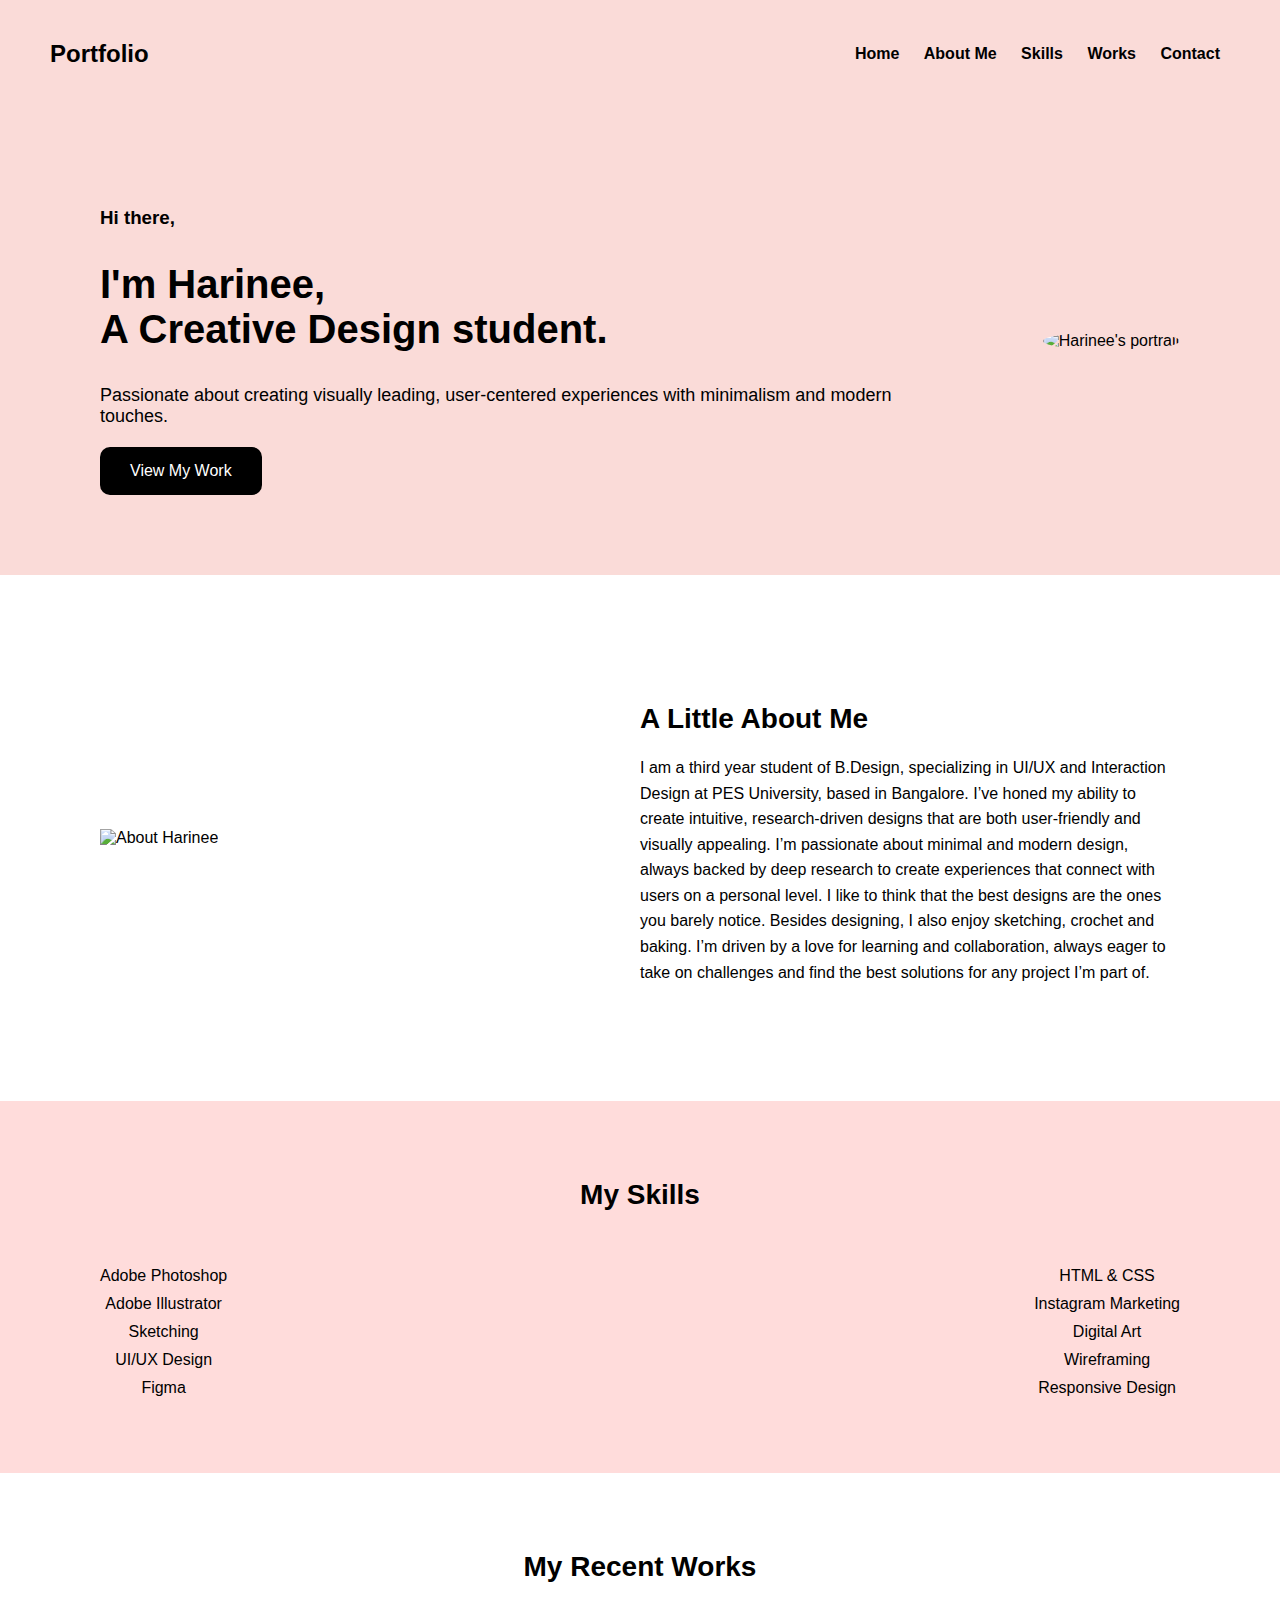
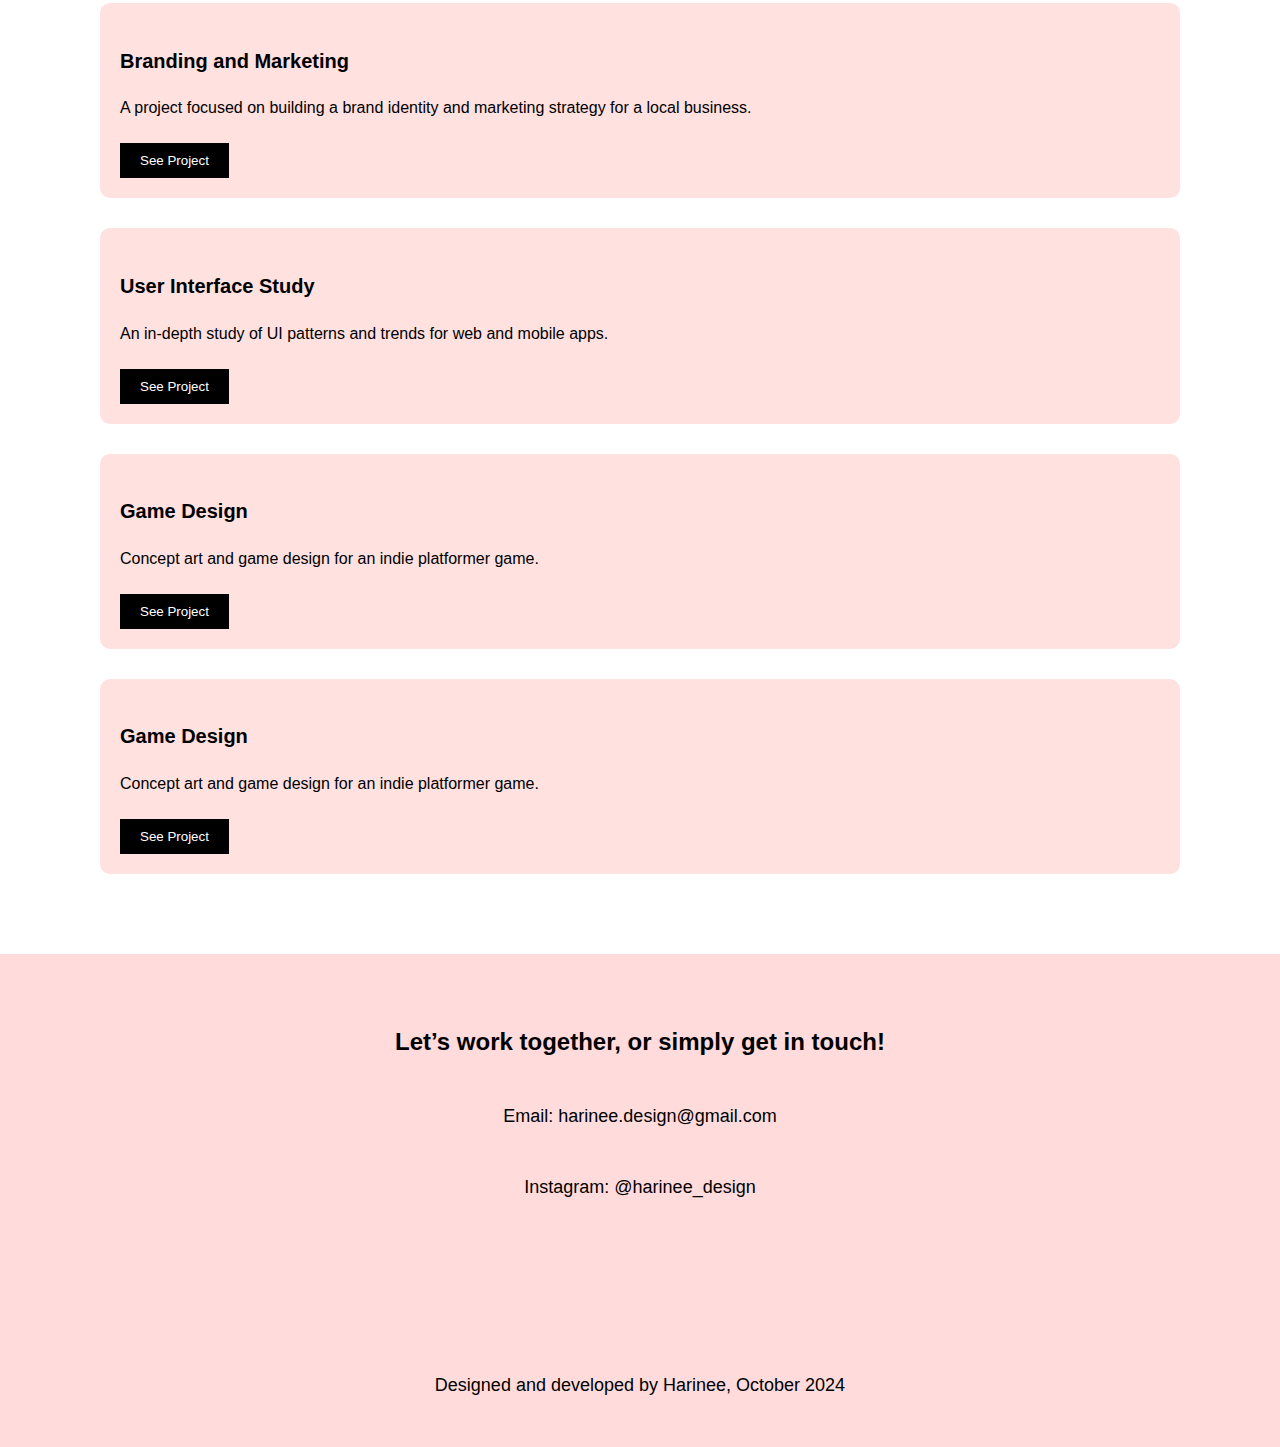
==== index.html @ 17303a18 "init website index with style.css link" ====
<!DOCTYPE html>
<html lang="en">
<head>
    <meta charset="UTF-8">
    <meta name="viewport" content="width=device-width, initial-scale=1.0">
    <title>Harinee's Portfolio</title>
    <link rel="stylesheet" href="style.css">
    
</head>
<body>

    <!-- Header -->
    <header>
        <h2>Portfolio</h2>
        <nav>
            <a href="#home">Home</a>
            <a href="#about">About Me</a>
            <a href="#skills">Skills</a>
            <a href="#works">Works</a>
            <a href="#contact">Contact</a>
        </nav>
    </header>

    <!-- Home Section -->
    <section id="home" class="home">
        <div class="home-content">
            <h3 class = "text-box">Hi there, </h3>
            <h2>I'm Harinee, <br>A Creative Design student.</h2>
            <p>Passionate about creating visually leading, user-centered experiences with minimalism and modern touches.</p>
            <button>View My Work</button>
        </div>
        <img src="https://via.placeholder.com/300" alt="Harinee's portrait">
    </section>

    <!-- About Me Section -->
    <section id="about" class="about">
        <img src="Group 21.png" alt="About Harinee">
        <div class="about-text">
            <h3>A Little About Me</h3>
            <p>I am a third year student of B.Design, specializing in UI/UX and Interaction Design at PES University, based in Bangalore. I’ve honed my ability to create intuitive, research-driven designs that are both user-friendly and visually appealing. I’m passionate about minimal and modern design, always backed by deep research to create experiences that connect with users on a personal level. I like to think that the best designs are the ones you barely notice.
                Besides designing, I also enjoy sketching, crochet and baking. I’m driven by a love for learning and collaboration, always eager to take on challenges and find the best solutions for any project I’m part of.</p>
        </div>
    </section>

    <!-- Skills Section -->
    <section id="skills" class="skills">
        <h3>My Skills</h3>
        <div class="skills-container">
            <ul class="skills-category">
                <li>Adobe Photoshop</li>
                <li>Adobe Illustrator</li>
                <li>Sketching</li>
                <li>UI/UX Design</li>
                <li>Figma</li>
            </ul>
            <ul class="skills-category">
                <li>HTML & CSS</li>
                <li>Instagram Marketing</li>
                <li>Digital Art</li>
                <li>Wireframing</li>
                <li>Responsive Design</li>
            </ul>
        </div>
    </section>

    <!-- Works Section -->
    <section id="works" class="works">
        <h3>My Recent Works</h3>
        <div class="work-item">
            <h4>Branding and Marketing</h4>
            <p>A project focused on building a brand identity and marketing strategy for a local business.</p>
            <button>See Project</button>
        </div>
        <div class="work-item">
            <h4>User Interface Study</h4>
            <p>An in-depth study of UI patterns and trends for web and mobile apps.</p>
            <button>See Project</button>
        </div>
        <div class="work-item">
            <h4>Game Design</h4>
            <p>Concept art and game design for an indie platformer game.</p>
            <button>See Project</button>
        </div>
    </div>
    <div class="work-item">
        <h4>Game Design</h4>
        <p>Concept art and game design for an indie platformer game.</p>
        <button>See Project</button>
    </div>
    </section>

    <!-- Contact Section -->
    <section id="contact" class="contact">
        <h3>Let’s work together, or simply get in touch!</h3>
        <p>Email: harinee.design@gmail.com</p>
        <p>Instagram: @harinee_design</p>
        <br>
        <br>
        <br>
        <br>
        <br>
        <br>
        <br>
        <p>Designed and developed by Harinee, October 2024</p>
    </section>

</body>
</html>
---- style.css ----
body {
    font-family: Arial, sans-serif;
    margin: 0;
    padding: 0;
    box-sizing: border-box;
    background-color: #ffffff;
}

header {
    background-color: #FADBD8;
    padding: 20px 50px;
    display: flex;
    justify-content: space-between;
    align-items: center;
}

header h1 {
    font-size: 24px;
    margin: 0;
}

nav a {
    text-decoration: none;
    color: black;
    margin: 0 10px;
    font-weight: bold;
}

section {
    padding: 50px 100px;
}

/* Home Section */
.home {
    display: flex;
    justify-content: space-between;
    align-items: center;
    background-color: #FADBD8;
    padding: 80px 100px;
}

.home-content {
    max-width: 80%;
}



.home-content h2 {
    font-size: 40px;
    font-weight: bold;
}

.home-content p {
    font-size: 18px;
    margin: 20px 0;
}

.home-content button {
    background-color: black;
    color: white;
    padding: 15px 30px;
    border: none;
    border-radius: 10px;
    cursor: pointer;
    font-size: 16px;
}

.home img {
    max-width: 350px;
    border-radius: 50%;
}

/* About Me Section */
.about {
    display: flex;
    justify-content: space-between;
    align-items: center;
    margin-top: 50px;
    margin-bottom: 50px;
}

.about img {
    max-width: 450px;
}

.about-text {
    max-width: 50%;
}

.about-text h3 {
    font-size: 28px;
    margin-bottom: 20px;
    font-weight: bold;
}

.about-text p {
    font-size: 16px;
    line-height: 1.6;
}

/* Skills Section */
.skills {
    background-color: #FFDCDB;
    text-align: center;
    padding: 50px 100px;
}

.skills h3 {
    font-size: 28px;
    margin-bottom: 20px;
}

.skills-container {
    display: flex;
    justify-content: space-between;
    margin-top: 30px;
}

.skills-category {
    list-style: none;
    padding: 0;
    font-size: 16px;
}

.skills-category li {
    margin: 10px 0;
}

/* Works Section */
.works {
    text-align: center;
    padding: 50px 100px;
}

.works h3 {
    font-size: 28px;
    margin-bottom: 20px;
}

.work-item {
    background-color: #ffdcdbdc;
    margin-bottom: 30px;
    padding: 20px;
    border-radius: 10px;
    text-align: left;
}

.work-item h4 {
    font-size: 20px;
    font-weight: bold;
}

.work-item button {
    background-color: black;
    color: white;
    padding: 10px 20px;
    border: none;
    cursor: pointer;
    margin-top: 10px;
}

/* Contact Section */
.contact {
    background-color: #FFDCDB;
    text-align: center;
    padding: 50px 100px;
}

.contact h3 {
    font-size: 24px;
    margin-bottom: 20px;
}

.contact p {
    font-size: 18px;

    background-color: #FFDCDB;
    text-align: center;
    margin-top: 50px;
    margin-bottom: 1px;
}
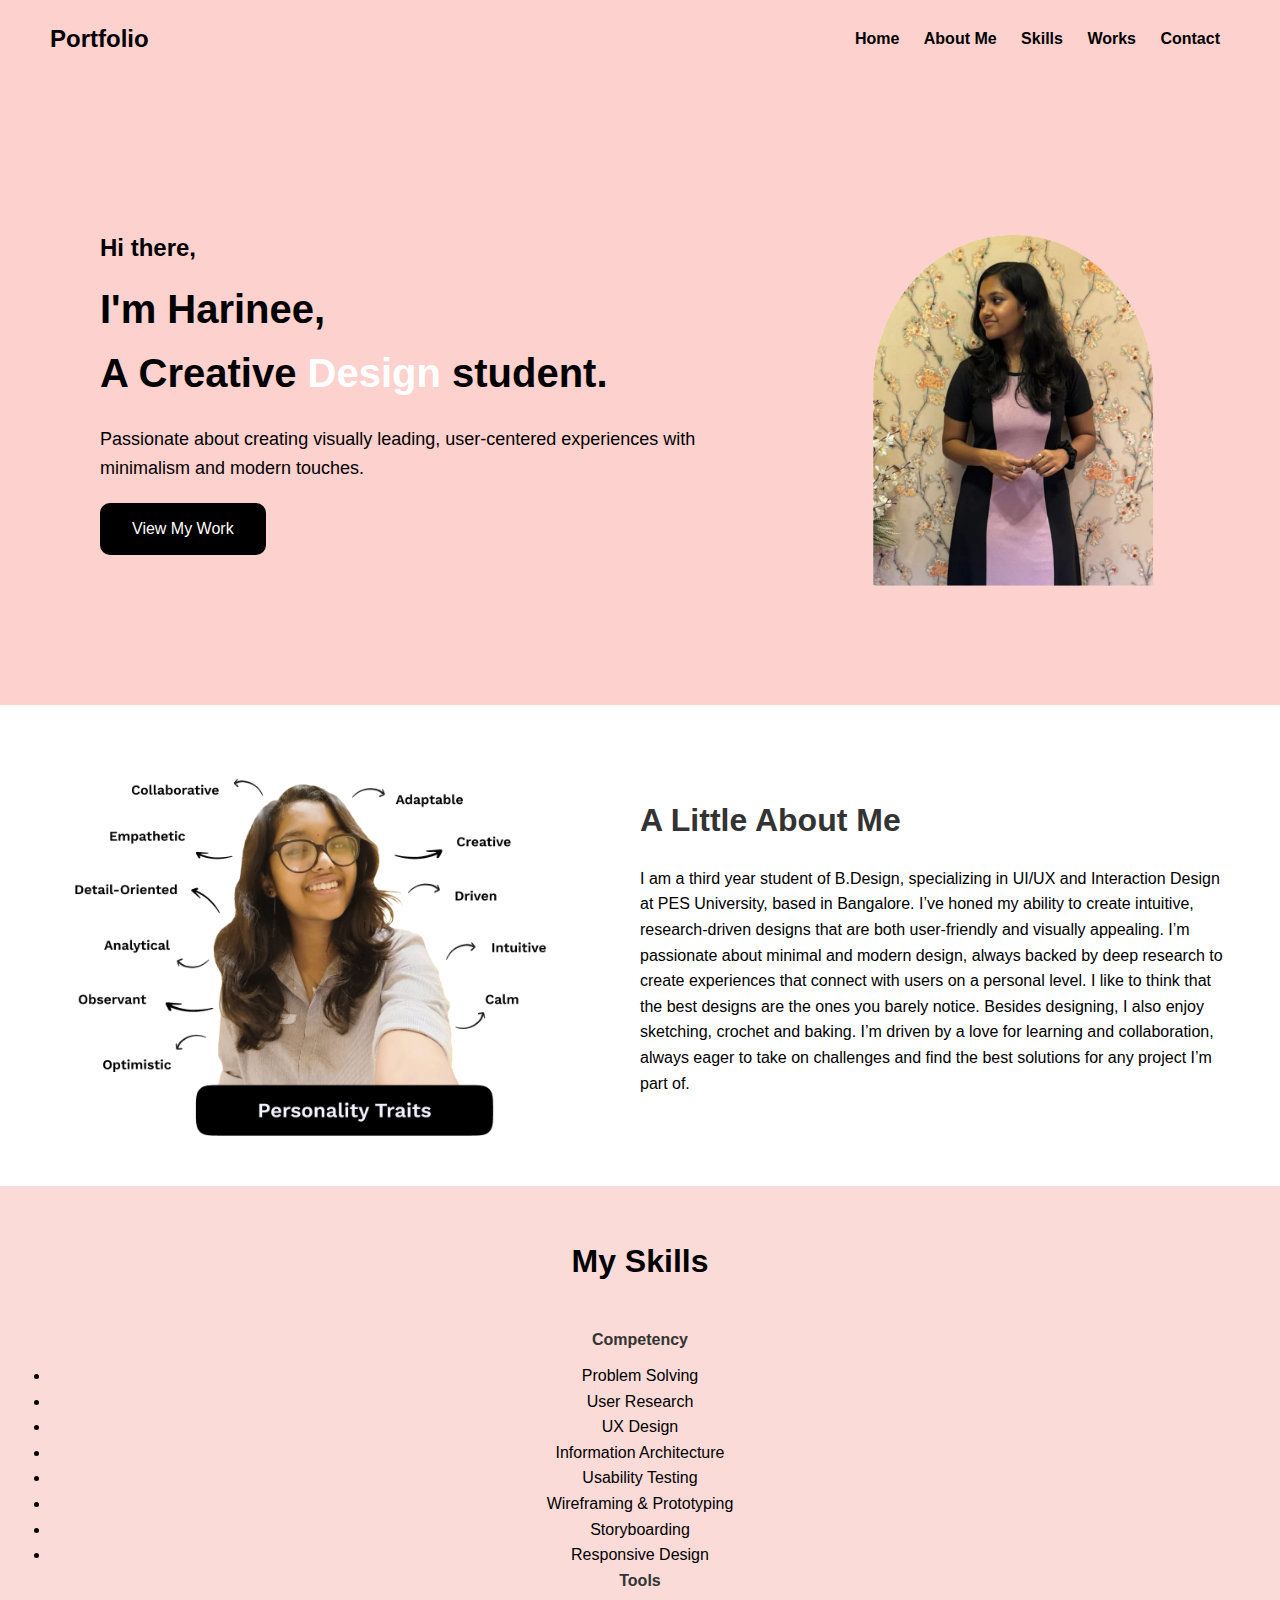
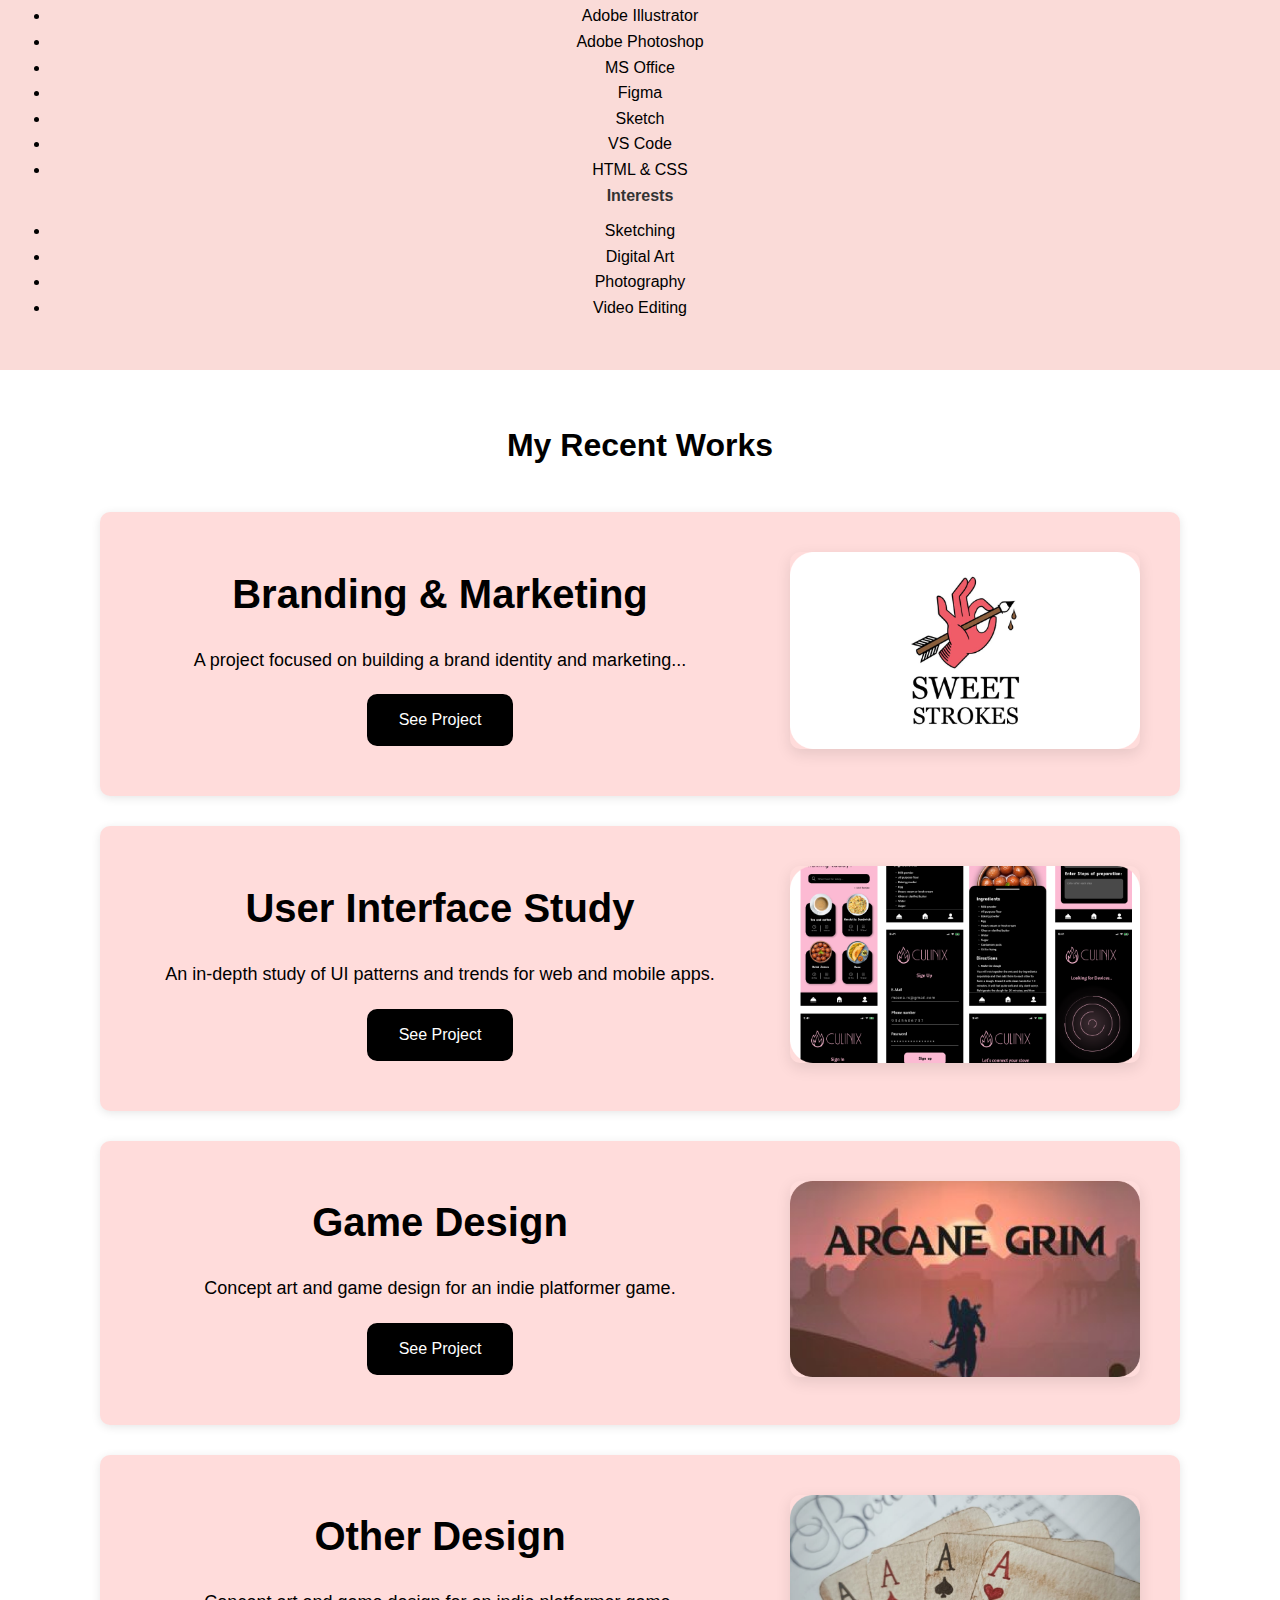
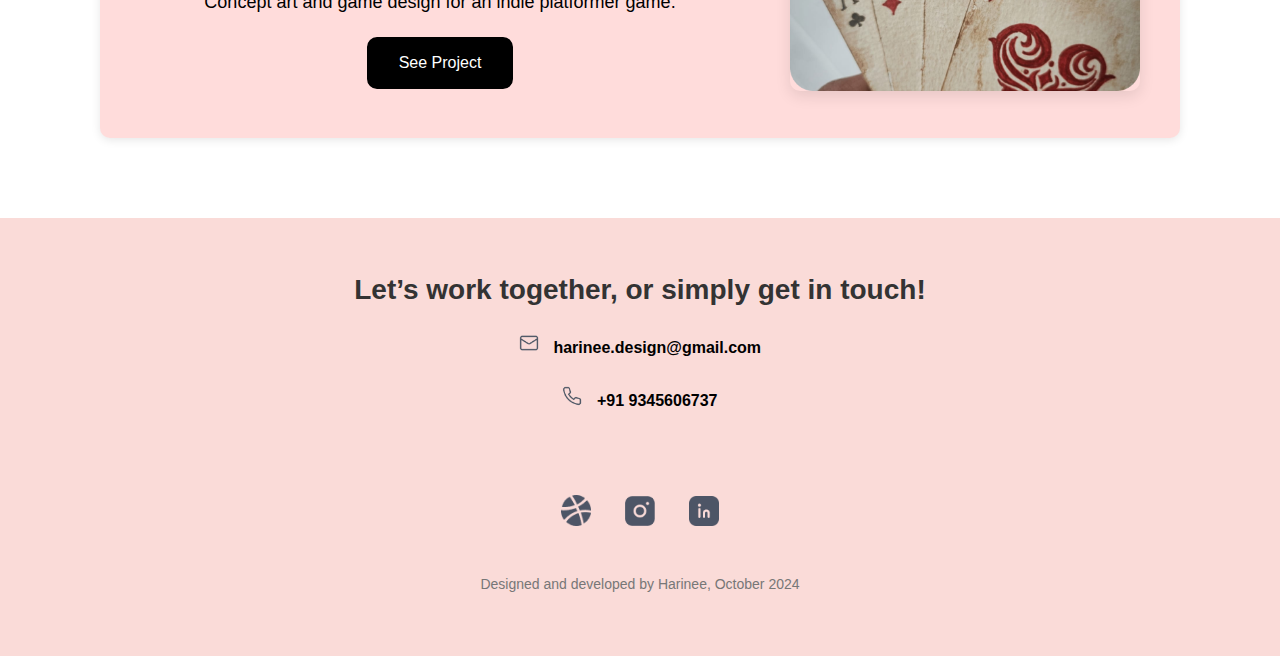
==== commit 88a533f9: "update" ====
--- a/index.html
+++ b/index.html
@@ -25,17 +25,19 @@
     <!-- Home Section -->
     <section id="home" class="home">
         <div class="home-content">
-            <h3 class = "text-box">Hi there, </h3>
-            <h2>I'm Harinee, <br>A Creative Design student.</h2>
+            <h3 class="text-box">Hi there,</h3>
+            <h2>I'm Harinee,<br>A Creative <span class="highlight">Design</span> student.</h2>
             <p>Passionate about creating visually leading, user-centered experiences with minimalism and modern touches.</p>
-            <button>View My Work</button>
+            <a href="#works"><button>View My Work</button></a>
         </div>
-        <img src="https://via.placeholder.com/300" alt="Harinee's portrait">
+        <img src="images/main.png" alt="Harinee's portrait">
     </section>
+    
+    
 
     <!-- About Me Section -->
     <section id="about" class="about">
-        <img src="Group 21.png" alt="About Harinee">
+        <img src="images/arrows.png" alt="About Harinee">
         <div class="about-text">
             <h3>A Little About Me</h3>
             <p>I am a third year student of B.Design, specializing in UI/UX and Interaction Design at PES University, based in Bangalore. I’ve honed my ability to create intuitive, research-driven designs that are both user-friendly and visually appealing. I’m passionate about minimal and modern design, always backed by deep research to create experiences that connect with users on a personal level. I like to think that the best designs are the ones you barely notice.
@@ -44,53 +46,95 @@
     </section>
 
     <!-- Skills Section -->
-    <section id="skills" class="skills">
-        <h3>My Skills</h3>
-        <div class="skills-container">
-            <ul class="skills-category">
-                <li>Adobe Photoshop</li>
-                <li>Adobe Illustrator</li>
-                <li>Sketching</li>
-                <li>UI/UX Design</li>
-                <li>Figma</li>
-            </ul>
-            <ul class="skills-category">
-                <li>HTML & CSS</li>
-                <li>Instagram Marketing</li>
-                <li>Digital Art</li>
-                <li>Wireframing</li>
+<!-- Skills Section -->
+<section id="skills" class="skills">
+    <h3>My Skills</h3>
+    <div class="skills-container">
+        <div class="skills-column">
+            <h4>Competency</h4>
+            <ul>
+                <li>Problem Solving</li>
+                <li>User Research</li>
+                <li>UX Design</li>
+                <li>Information Architecture</li>
+                <li>Usability Testing</li>
+                <li>Wireframing & Prototyping</li>
+                <li>Storyboarding</li>
                 <li>Responsive Design</li>
             </ul>
         </div>
-    </section>
+        <div class="skills-column">
+            <h4>Tools</h4>
+            <ul>
+                <li>Adobe Illustrator</li>
+                <li>Adobe Photoshop</li>
+                <li>MS Office</li>
+                <li>Figma</li>
+                <li>Sketch</li>
+                <li>VS Code</li>
+                <li>HTML & CSS</li>
+            </ul>
+        </div>
+        <div class="skills-column">
+            <h4>Interests</h4>
+            <ul>
+                <li>Sketching</li>
+                <li>Digital Art</li>
+                <li>Photography</li>
+                <li>Video Editing</li>
+            </ul>
+        </div>
+    </div>
+</section>
 
-    <!-- Works Section -->
-    <section id="works" class="works">
-        <h3>My Recent Works</h3>
-        <div class="work-item">
-            <h4>Branding and Marketing</h4>
-            <p>A project focused on building a brand identity and marketing strategy for a local business.</p>
+
+
+<!-- Works Section -->
+<section id="works" class="works">
+    <h3>My Recent Works</h3>
+    <div class="work-item">
+        <div class="text-content">
+            <h4>Branding & Marketing</h4>
+            <p>A project focused on building a brand identity and marketing...</p>
             <button>See Project</button>
         </div>
-        <div class="work-item">
+        <div class="cover">
+            <img src="images/branding.png" alt="Branding project">
+        </div>
+    </div>
+    <div class="work-item">
+        <div class="text-content">
             <h4>User Interface Study</h4>
             <p>An in-depth study of UI patterns and trends for web and mobile apps.</p>
             <button>See Project</button>
         </div>
-        <div class="work-item">
+        <div class="cover">
+            <img src="images/uis.png" alt="User interface project">
+        </div>
+    </div>
+    <div class="work-item">
+        <div class="text-content">
             <h4>Game Design</h4>
             <p>Concept art and game design for an indie platformer game.</p>
             <button>See Project</button>
         </div>
+        <div class="cover">
+            <img src="images/game.png" alt="Game design project">
+        </div>
     </div>
     <div class="work-item">
-        <h4>Game Design</h4>
-        <p>Concept art and game design for an indie platformer game.</p>
-        <button>See Project</button>
+        <div class="text-content">
+            <h4>Other Design</h4>
+            <p>Concept art and game design for an indie platformer game.</p>
+            <button>See Project</button>
+        </div>
+        <div class="cover">
+            <img src="images/other gd.png" alt="More works">
+        </div>
     </div>
-    </section>
+</section>
 
-    <!-- Contact Section -->
+    <!-- Contact Section
     <section id="contact" class="contact">
         <h3>Let’s work together, or simply get in touch!</h3>
         <p>Email: harinee.design@gmail.com</p>
@@ -98,12 +142,40 @@
         <br>
         <br>
         <br>
-        <br>
-        <br>
-        <br>
-        <br>
         <p>Designed and developed by Harinee, October 2024</p>
+    </section> -->
+
+    <section id="contact" class="contact">
+        <h3>Let’s work together, or simply get in touch!</h3>
+        
+        <!-- Email & WhatsApp Links -->
+        <p>
+            <a href="mailto:harinee.design@gmail.com">
+                <img src="images/icon_email.png" alt="Email" class="icon"> harinee.design@gmail.com
+            </a>
+            <br><br>
+            <a href="https://wa.me/919345606737">
+                <img src="images/icon_mobile.png" alt="WhatsApp" class="icon"> +91 9345606737
+            </a>
+        </p>
+        <br><br>
+        <!-- Social Links -->
+        <div class="social-icons">
+            <a href="https://behance.com/harinee">
+                <img src="images/icon_behance.png" alt="Behance" class="social-icon">
+            </a>
+            <a href="https://instagram.com/harinee_design">
+                <img src="images/icon_insta.png" alt="Instagram" class="social-icon">
+            </a>
+            <a href="https://linkedin.com/in/harinee">
+                <img src="images/icon_linkedin.png" alt="LinkedIn" class="social-icon">
+            </a>
+        </div>
+        
+        <!-- Footer Text -->
+        <p class="footer-text">Designed and developed by Harinee, October 2024</p>
     </section>
+    
 
 </body>
 </html>
--- a/style.css
+++ b/style.css
@@ -1,62 +1,108 @@
-body {
-    font-family: Arial, sans-serif;
+/* ========== Common Styles ========== */
+* {
     margin: 0;
     padding: 0;
     box-sizing: border-box;
+    font-family: Arial, sans-serif;
+}
+
+body {
+    line-height: 1.6;
     background-color: #ffffff;
 }
 
+h2, h3, h4 {
+    color: #333;
+    margin-bottom: 10px; 
+}
+
+button {
+    background-color: black;    
+    color: white;
+    padding: 15px 30px;
+    border: 2px solid black; 
+    border-radius: 10px;
+    cursor: pointer;
+    font-size: 16px;
+    transition: background-color 0.3s ease, color 0.3s ease, border 0.3s ease; 
+}
+
+button:hover {
+    background-color: transparent; 
+    color: black;                  
+    border: 2px solid black;
+}
+
+.highlight {
+    color: white; /* Set the text color to white */
+}
+
+
+/* ========== Header ========== */
 header {
-    background-color: #FADBD8;
-    padding: 20px 50px;
+    background-color: #fdd1cd;  /* Original light peach color */
+    padding: 20px 50px;         /* Padding for consistent spacing */
     display: flex;
     justify-content: space-between;
     align-items: center;
 }
 
-header h1 {
-    font-size: 24px;
+header h2 {
+    font-size: 24px;            /* Consistent font size */
     margin: 0;
+    color: black;
 }
 
 nav a {
     text-decoration: none;
-    color: black;
+    color: black;               
     margin: 0 10px;
     font-weight: bold;
-}
-
-section {
-    padding: 50px 100px;
-}
-
-/* Home Section */
+    /* transition: font-size 0.3s ease; */
+}
+
+nav a:hover {
+    color: #515151;             
+    text-decoration: underline; /* Adds an underline on hover */
+    text-decoration-thickness: 2px; /* Optional: adjust thickness of underline */
+    text-underline-offset: 4px; /* Adjusts the space above the underline */
+    /* font-size: 1.1em; Increase the font size on hover */
+}
+
+/* ========== Home (Hero) Section ========== */
 .home {
     display: flex;
     justify-content: space-between;
     align-items: center;
-    background-color: #FADBD8;
-    padding: 80px 100px;
+    /* background-color: #FADBD8;   */
+    background-color: #fdd1cd;
+    padding: 80px 100px;        /* Original padding for spacing */
 }
 
 .home-content {
-    max-width: 80%;
-}
-
-
+    max-width: 60%;             /* Adjusted to improve text-image balance */
+}
+
+.home-content h3 {
+    font-size: 24px;
+    margin-bottom: 10px;
+    color: black;
+}
 
 .home-content h2 {
-    font-size: 40px;
+    font-size: 40px;            /* Bold and large for emphasis */
     font-weight: bold;
+    color: black;
 }
 
 .home-content p {
     font-size: 18px;
     margin: 20px 0;
-}
-
-.home-content button {
-    background-color: black;
+    color: black;               /* Black text for readability */
+}
+
+/* .home-content button {
+    background-color: black;    
     color: white;
     padding: 15px 30px;
     border: none;
@@ -65,117 +111,303 @@
     font-size: 16px;
 }
 
+.home-content button:hover {
+    background-color: #333;    
+} */
+
+/* .home-content button {
+    background-color: black;    
+    color: white;
+    padding: 15px 30px;
+    border: 2px solid black; 
+    border-radius: 10px;
+    cursor: pointer;
+    font-size: 16px;
+    transition: background-color 0.3s ease, color 0.3s ease, border 0.3s ease; 
+}
+
+.home-content button:hover {
+    background-color: transparent; 
+    color: black;                  
+    border: 2px solid black;       
+} */
+
+
 .home img {
-    max-width: 350px;
-    border-radius: 50%;
-}
-
-/* About Me Section */
+    max-width: 350px;           
+    /* border-radius: 50%;          */
+}
+
+/* ========== About Me Section ========== */
 .about {
+    padding: 50px;
     display: flex;
     justify-content: space-between;
     align-items: center;
-    margin-top: 50px;
-    margin-bottom: 50px;
+    background-color: #ffffff;
 }
 
 .about img {
-    max-width: 450px;
+    width: 45%;
+    margin-right: 30px;
+    border-radius: 10px;
 }
 
 .about-text {
-    max-width: 50%;
+    width: 50%;
 }
 
 .about-text h3 {
-    font-size: 28px;
+    font-size: 32px;
     margin-bottom: 20px;
+}
+
+.about-text p {
+    font-size: 16px;
+    line-height: 1.6;
+}
+
+/* ========== Skills Section Update ========== */
+.skills {
+    padding: 50px;
+    background-color: #FADBD8;
+    text-align: center; /* Center align all text */
+}
+
+.skills h3 {
+    font-size: 32px;
+    margin-bottom: 40px;
     font-weight: bold;
-}
-
-.about-text p {
-    font-size: 16px;
-    line-height: 1.6;
-}
-
-/* Skills Section */
-.skills {
-    background-color: #FFDCDB;
-    text-align: center;
-    padding: 50px 100px;
-}
-
-.skills h3 {
-    font-size: 28px;
-    margin-bottom: 20px;
-}
-
-.skills-container {
+    color: black;
+}
+
+/* .skills-container {
     display: flex;
-    justify-content: space-between;
-    margin-top: 30px;
+    justify-content: center; 
+    gap: 60px; 
 }
 
 .skills-category {
     list-style: none;
     padding: 0;
-    font-size: 16px;
-}
-
-.skills-category li {
-    margin: 10px 0;
-}
-
-/* Works Section */
+}*/
+
+/* .skills-column li {
+    margin-bottom: 15px;
+    font-size: 18px;
+    background-color: white; 
+    padding: 10px 20px;
+    border-radius: 5px;
+    box-shadow: 0px 2px 10px rgba(0, 0, 0, 0.1); 
+    color: #333;
+    font-weight: 500;
+} 
+
+.skills-container {
+    display: flex; 
+    flex-wrap: wrap; 
+    justify-content: center; 
+    gap: 60px;
+}
+
+.skills-column {
+    flex: 1; 
+    min-width: 250px; 
+    margin: 10px; 
+    padding: 15px; 
+    border: 1px solid #ddd; 
+    border-radius: 5px; 
+    list-style: none;
+} */
+
+
+
+/* ========== Works Section Update ========== */
 .works {
     text-align: center;
     padding: 50px 100px;
+    background-color: #fff; /* Updated background for contrast */
 }
 
 .works h3 {
+    font-size: 32px;
+    margin-bottom: 40px;
+    font-weight: bold;
+    color: black;
+}
+
+.work-item {
+    background-color: #ffdcdb;
+    margin-bottom: 30px;
+    padding: 40px;
+    border-radius: 10px;
+    display: flex;
+    justify-content: space-between;
+    align-items: center;
+    flex-wrap: wrap;
+    gap: 20px;
+    transition: transform 0.3s ease;
+    box-shadow: 0px 2px 10px rgba(0, 0, 0, 0.1);
+}
+
+.work-item:hover {
+    transform: scale(1.03); /* Slight scale effect on hover */
+}
+
+.work-item .text-content {
+    width: 60%; /* Adjusted width for better text/image balance */
+}
+
+/* .work-item .text-content h4 {
+    font-size: 24px;
+    margin-bottom: 10px;
+    color: #333;
+}
+
+.work-item .text-content p {
+    font-size: 16px;
+    color: #555;
+} */
+
+.work-item .cover {
+    width: 35%;
+    text-align: right;
+}
+
+.work-item .cover img {
+    max-width: 100%;
+    height: auto;
+    border-radius: 10px;
+    box-shadow: 0px 5px 15px rgba(0, 0, 0, 0.1); /* Shadow effect for images */
+}
+
+/* .work-item button {
+    background-color: black;
+    color: white;
+    padding: 12px 25px;
+    border: none;
+    border-radius: 10px;
+    cursor: pointer;
+    font-size: 16px;
+    transition: background-color 0.3s ease;
+}
+
+.work-item button:hover {
+    background-color: #333;
+} */
+
+/* ========== Updated Work Item Styles ========== */
+
+.work-item .text-content h4 {
+    font-size: 40px;            /* Match home-content h2 size */
+    font-weight: bold;          /* Make the heading bold */
+    color: black;               /* Match the black color of home-content h2 */
+    margin-bottom: 20px;        /* Add similar margin */
+}
+
+.work-item .text-content p {
+    font-size: 18px;            /* Match the home-content p size */
+    color: black;               /* Set the same black color as in home-content */
+    margin: 20px 0;             /* Add margin similar to home-content */
+}
+
+
+
+/* ========== Contact Section ========== */
+.contact {
+    padding: 50px;
+    text-align: center;
+}
+
+.contact h3 {
     font-size: 28px;
     margin-bottom: 20px;
 }
 
-.work-item {
-    background-color: #ffdcdbdc;
-    margin-bottom: 30px;
-    padding: 20px;
-    border-radius: 10px;
-    text-align: left;
-}
-
-.work-item h4 {
-    font-size: 20px;
-    font-weight: bold;
-}
-
-.work-item button {
-    background-color: black;
-    color: white;
-    padding: 10px 20px;
-    border: none;
-    cursor: pointer;
-    margin-top: 10px;
-}
-
+.contact p {
+    font-size: 16px;
+    margin-bottom: 10px;
+}
+
+.contact p:last-of-type {
+    margin-top: 40px;
+    font-size: 14px;
+    color: #777;
+}
+
+/* contact */
 /* Contact Section */
 .contact {
-    background-color: #FFDCDB;
+    background-color: #FADBD8;
+    padding: 50px;
     text-align: center;
-    padding: 50px 100px;
 }
 
 .contact h3 {
-    font-size: 24px;
+    font-size: 28px;
     margin-bottom: 20px;
 }
 
 .contact p {
-    font-size: 18px;
-
-    background-color: #FFDCDB;
-    text-align: center;
-    margin-top: 50px;
-    margin-bottom: 1px;
-}+    font-size: 16px;
+    margin-bottom: 10px;
+}
+
+/* Icon styles */
+.icon {
+    width: 20px; /* Icon size */
+    margin-right: 10px;
+}
+
+/* Social icons */
+.social-icons {
+    margin-top: 20px;
+}
+
+.social-icon {
+    width: 30px; /* Social icon size */
+    margin: 0 15px; /* Spacing between icons */
+}
+
+/* Links styling like nav bar */
+.contact a {
+    text-decoration: none;    /* Remove underline */
+    color: black;              /* Default link color */
+    font-weight: bold;         /* Optional for emphasis */
+    transition: color 0.3s ease; /* Smooth color transition on hover */
+}
+
+.contact a:hover {
+    color: #333;              /* Change color on hover */
+}
+
+/* Footer text */
+.footer-text {
+    margin-top: 40px;
+    font-size: 12px; /* Smaller font size */
+    color: #777;
+}
+
+/* other-work page */
+
+.project {
+    padding: 50px 0; 
+}
+
+.project-content {
+    max-width: 800px; 
+    margin: 0 auto; 
+    text-align: center; 
+}
+
+.project-images {
+    display: flex; 
+    justify-content: center; /* Center images */
+    gap: 10px; /* Space between images */
+}
+
+.project-images img {
+    max-width: 100%; /* Make images responsive */
+    height: auto; /* Maintain aspect ratio */
+    border-radius: 5px; /* Optional: rounded corners for images */
+}
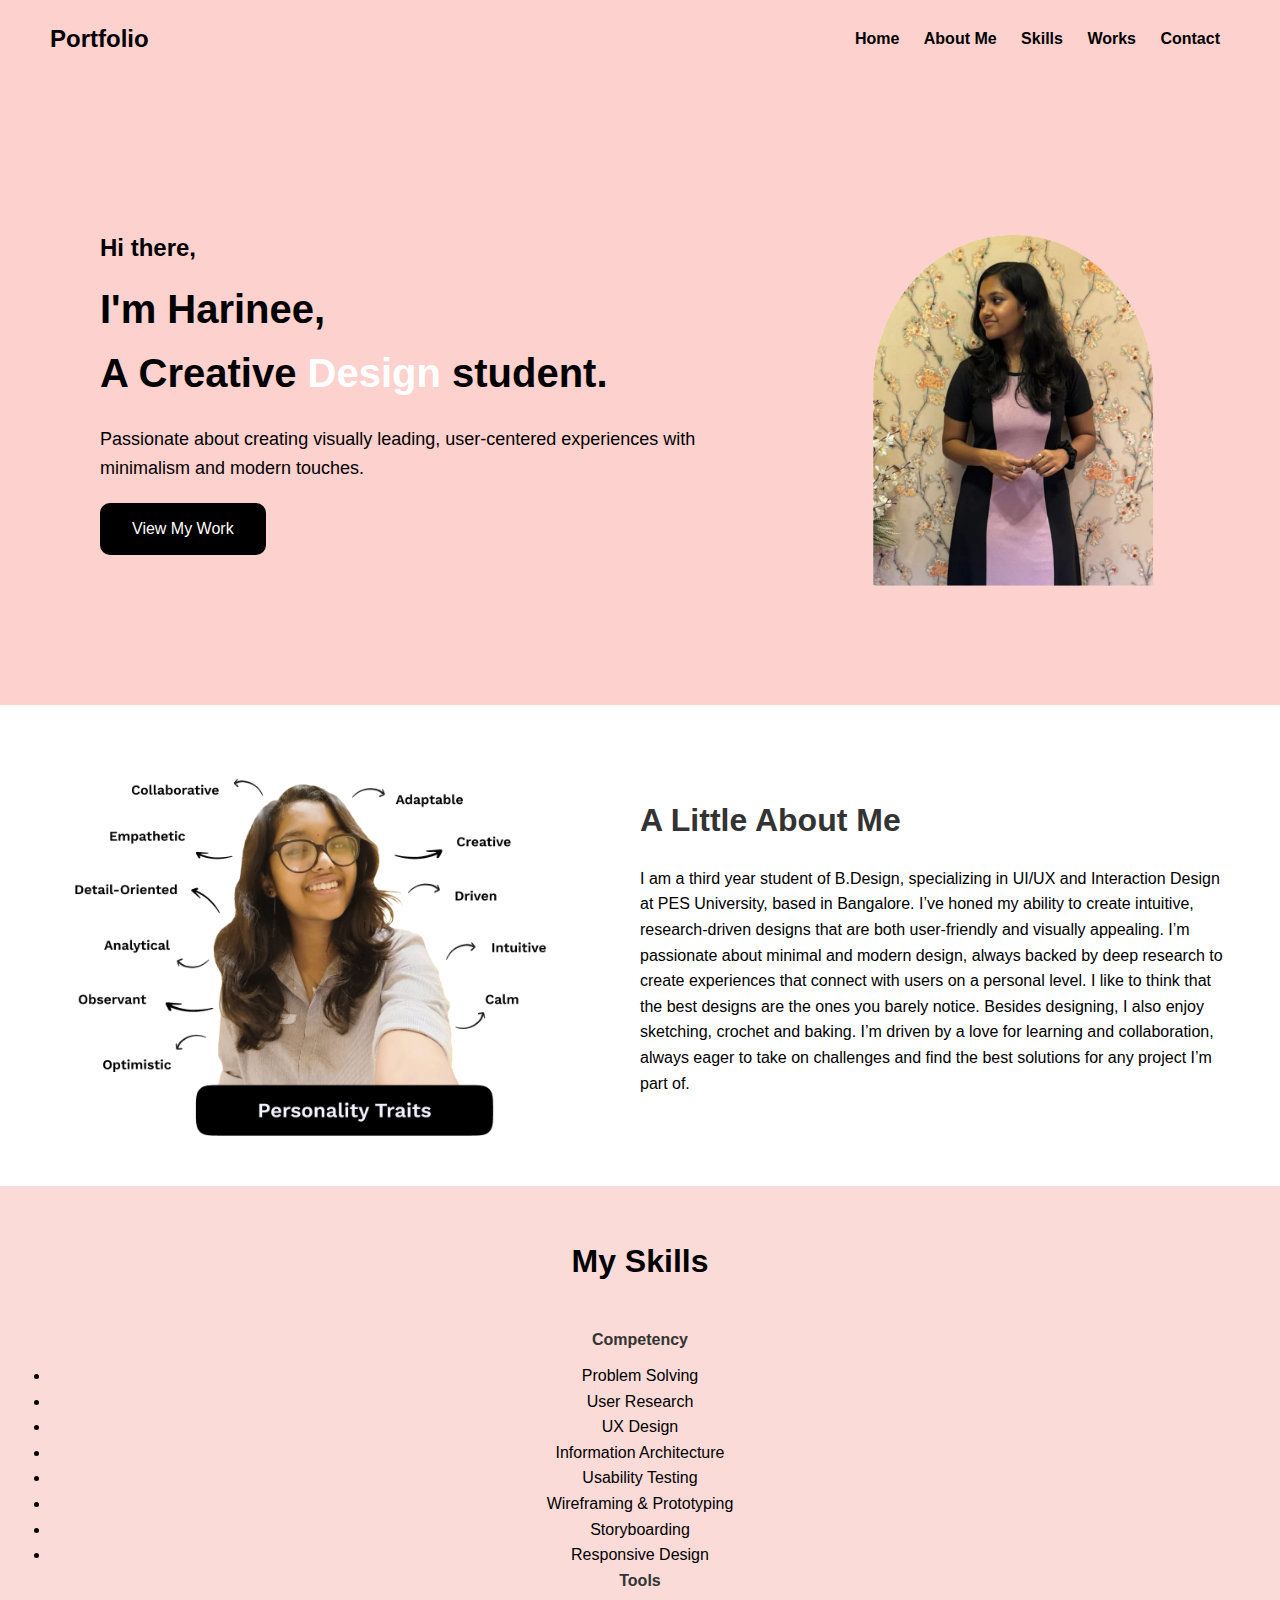
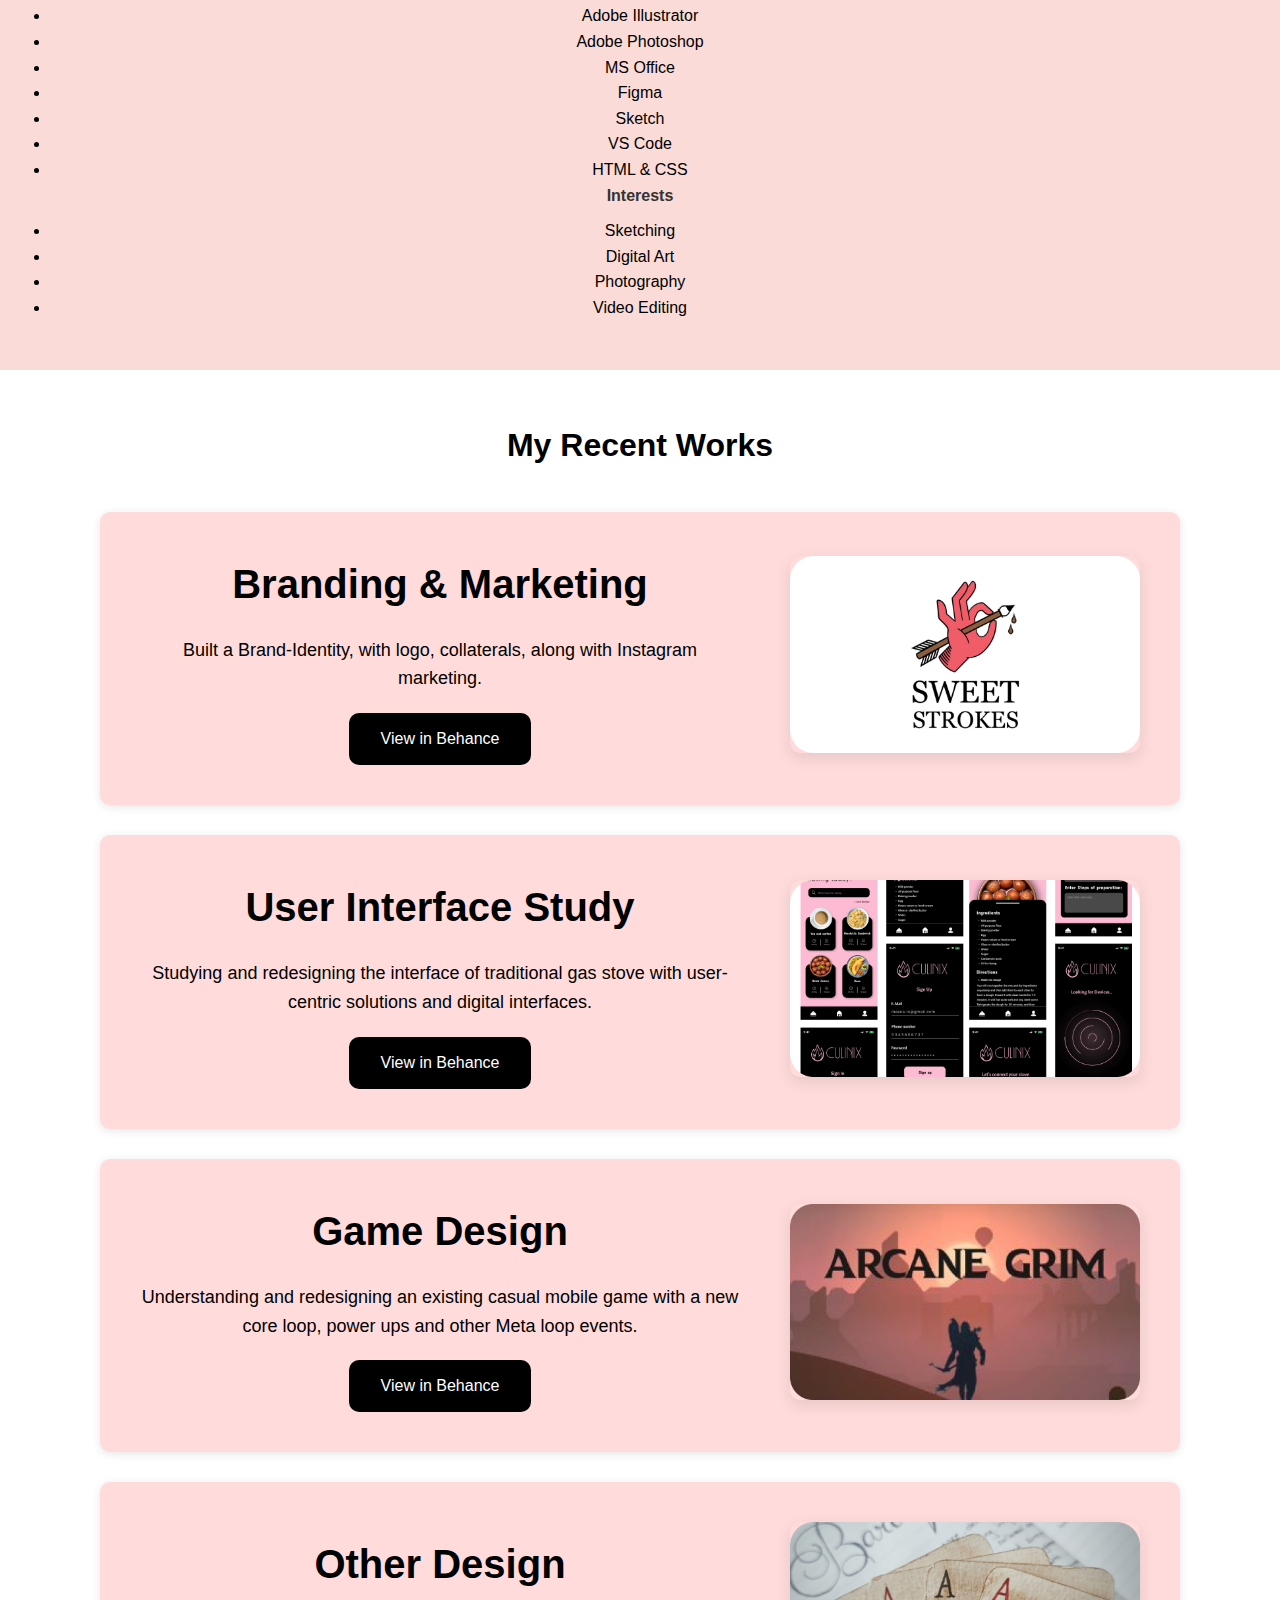
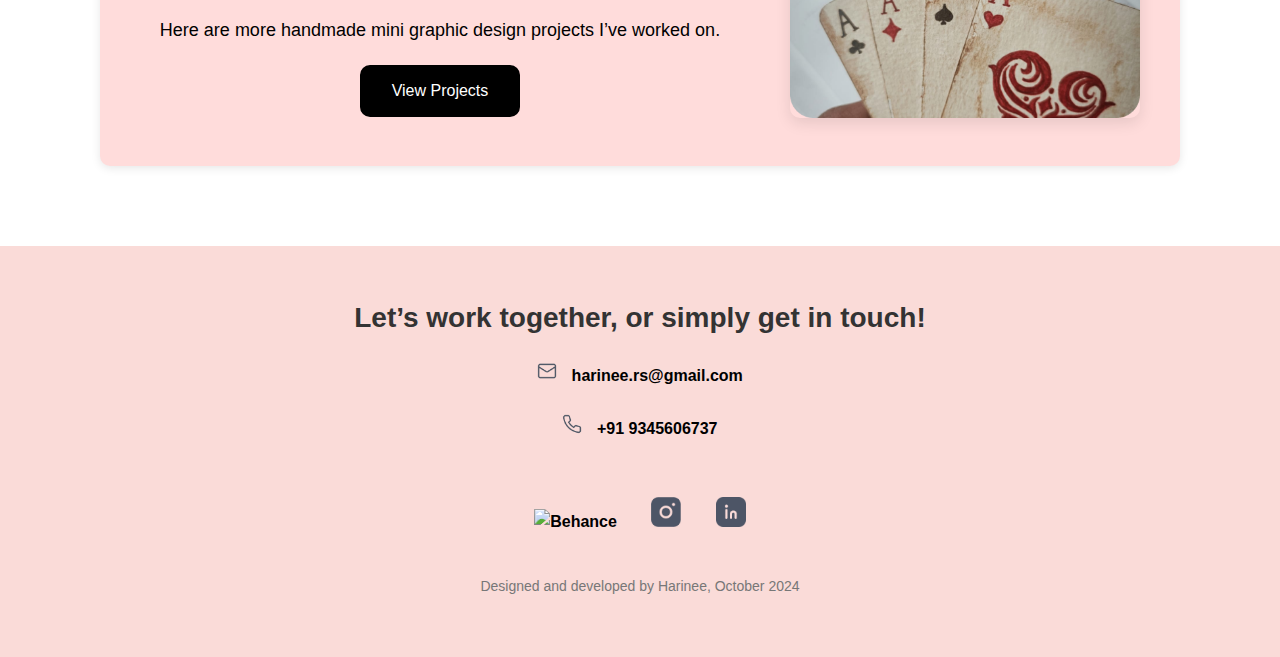
==== commit e225cce9: "updates" ====
--- a/index.html
+++ b/index.html
@@ -9,7 +9,6 @@
     
 </head>
 <body>
-
     <!-- Header -->
     <header>
         <h2>Portfolio</h2>
@@ -22,7 +21,7 @@
         </nav>
     </header>
 
-    <!-- Home Section -->
+    <!-- Home Main -->
     <section id="home" class="home">
         <div class="home-content">
             <h3 class="text-box">Hi there,</h3>
@@ -33,9 +32,7 @@
         <img src="images/main.png" alt="Harinee's portrait">
     </section>
     
-    
-
-    <!-- About Me Section -->
+    <!-- About Me -->
     <section id="about" class="about">
         <img src="images/arrows.png" alt="About Harinee">
         <div class="about-text">
@@ -45,8 +42,7 @@
         </div>
     </section>
 
-    <!-- Skills Section -->
-<!-- Skills Section -->
+<!-- Skills -->
 <section id="skills" class="skills">
     <h3>My Skills</h3>
     <div class="skills-container">
@@ -87,16 +83,14 @@
     </div>
 </section>
 
-
-
-<!-- Works Section -->
+<!-- Works -->
 <section id="works" class="works">
     <h3>My Recent Works</h3>
     <div class="work-item">
         <div class="text-content">
             <h4>Branding & Marketing</h4>
-            <p>A project focused on building a brand identity and marketing...</p>
-            <button>See Project</button>
+            <p>Built a Brand-Identity, with logo, collaterals, along with Instagram marketing.</p>
+            <a href="https://www.behance.net/gallery/210445513/Branding-Design"><button>View in Behance</button></a>
         </div>
         <div class="cover">
             <img src="images/branding.png" alt="Branding project">
@@ -105,8 +99,8 @@
     <div class="work-item">
         <div class="text-content">
             <h4>User Interface Study</h4>
-            <p>An in-depth study of UI patterns and trends for web and mobile apps.</p>
-            <button>See Project</button>
+            <p>Studying and redesigning the interface of traditional gas stove with user-centric solutions and digital interfaces. </p>
+            <a href="https://www.behance.net/gallery/209491141/A-user-interface-study"><button>View in Behance</button></a>
         </div>
         <div class="cover">
             <img src="images/uis.png" alt="User interface project">
@@ -115,8 +109,8 @@
     <div class="work-item">
         <div class="text-content">
             <h4>Game Design</h4>
-            <p>Concept art and game design for an indie platformer game.</p>
-            <button>See Project</button>
+            <p>Understanding and redesigning an existing casual mobile game with a new core loop, power ups and other Meta loop events.</p>
+            <a href="https://www.behance.net/gallery/210444071/Game-Design"><button>View in Behance</button></a>
         </div>
         <div class="cover">
             <img src="images/game.png" alt="Game design project">
@@ -125,8 +119,8 @@
     <div class="work-item">
         <div class="text-content">
             <h4>Other Design</h4>
-            <p>Concept art and game design for an indie platformer game.</p>
-            <button>See Project</button>
+            <p>Here are more handmade mini graphic design projects I’ve worked on.</p>
+            <a href="other-works.html"><button>View Projects</button></a>
         </div>
         <div class="cover">
             <img src="images/other gd.png" alt="More works">
@@ -134,48 +128,32 @@
     </div>
 </section>
 
-    <!-- Contact Section
+    <!-- Contact-->
     <section id="contact" class="contact">
         <h3>Let’s work together, or simply get in touch!</h3>
-        <p>Email: harinee.design@gmail.com</p>
-        <p>Instagram: @harinee_design</p>
-        <br>
-        <br>
-        <br>
-        <p>Designed and developed by Harinee, October 2024</p>
-    </section> -->
-
-    <section id="contact" class="contact">
-        <h3>Let’s work together, or simply get in touch!</h3>
-        
-        <!-- Email & WhatsApp Links -->
         <p>
-            <a href="mailto:harinee.design@gmail.com">
-                <img src="images/icon_email.png" alt="Email" class="icon"> harinee.design@gmail.com
+            <a href="mailto:harinee.rs@gmail.com">
+                <img src="images/icon_email.png" alt="Email" class="icon"> harinee.rs@gmail.com
             </a>
             <br><br>
             <a href="https://wa.me/919345606737">
                 <img src="images/icon_mobile.png" alt="WhatsApp" class="icon"> +91 9345606737
             </a>
         </p>
-        <br><br>
-        <!-- Social Links -->
+        <br>
         <div class="social-icons">
-            <a href="https://behance.com/harinee">
-                <img src="images/icon_behance.png" alt="Behance" class="social-icon">
+            <a href="https://www.behance.net/harineeravi">
+                <img src="images/Behance_icon.png" alt="Behance" class="social-icon">
             </a>
-            <a href="https://instagram.com/harinee_design">
+            <a href="https://www.instagram.com/harinee_47/profilecard/?igsh=MW0xZ3dncGh0bDkzdg==">
                 <img src="images/icon_insta.png" alt="Instagram" class="social-icon">
             </a>
-            <a href="https://linkedin.com/in/harinee">
+            <a href="https://www.linkedin.com/in/harinee-ravi-27678a261?utm_source=share&utm_campaign=share_via&utm_content=profile&utm_medium=android_app">
                 <img src="images/icon_linkedin.png" alt="LinkedIn" class="social-icon">
             </a>
         </div>
-        
-        <!-- Footer Text -->
         <p class="footer-text">Designed and developed by Harinee, October 2024</p>
     </section>
     
-
 </body>
 </html>
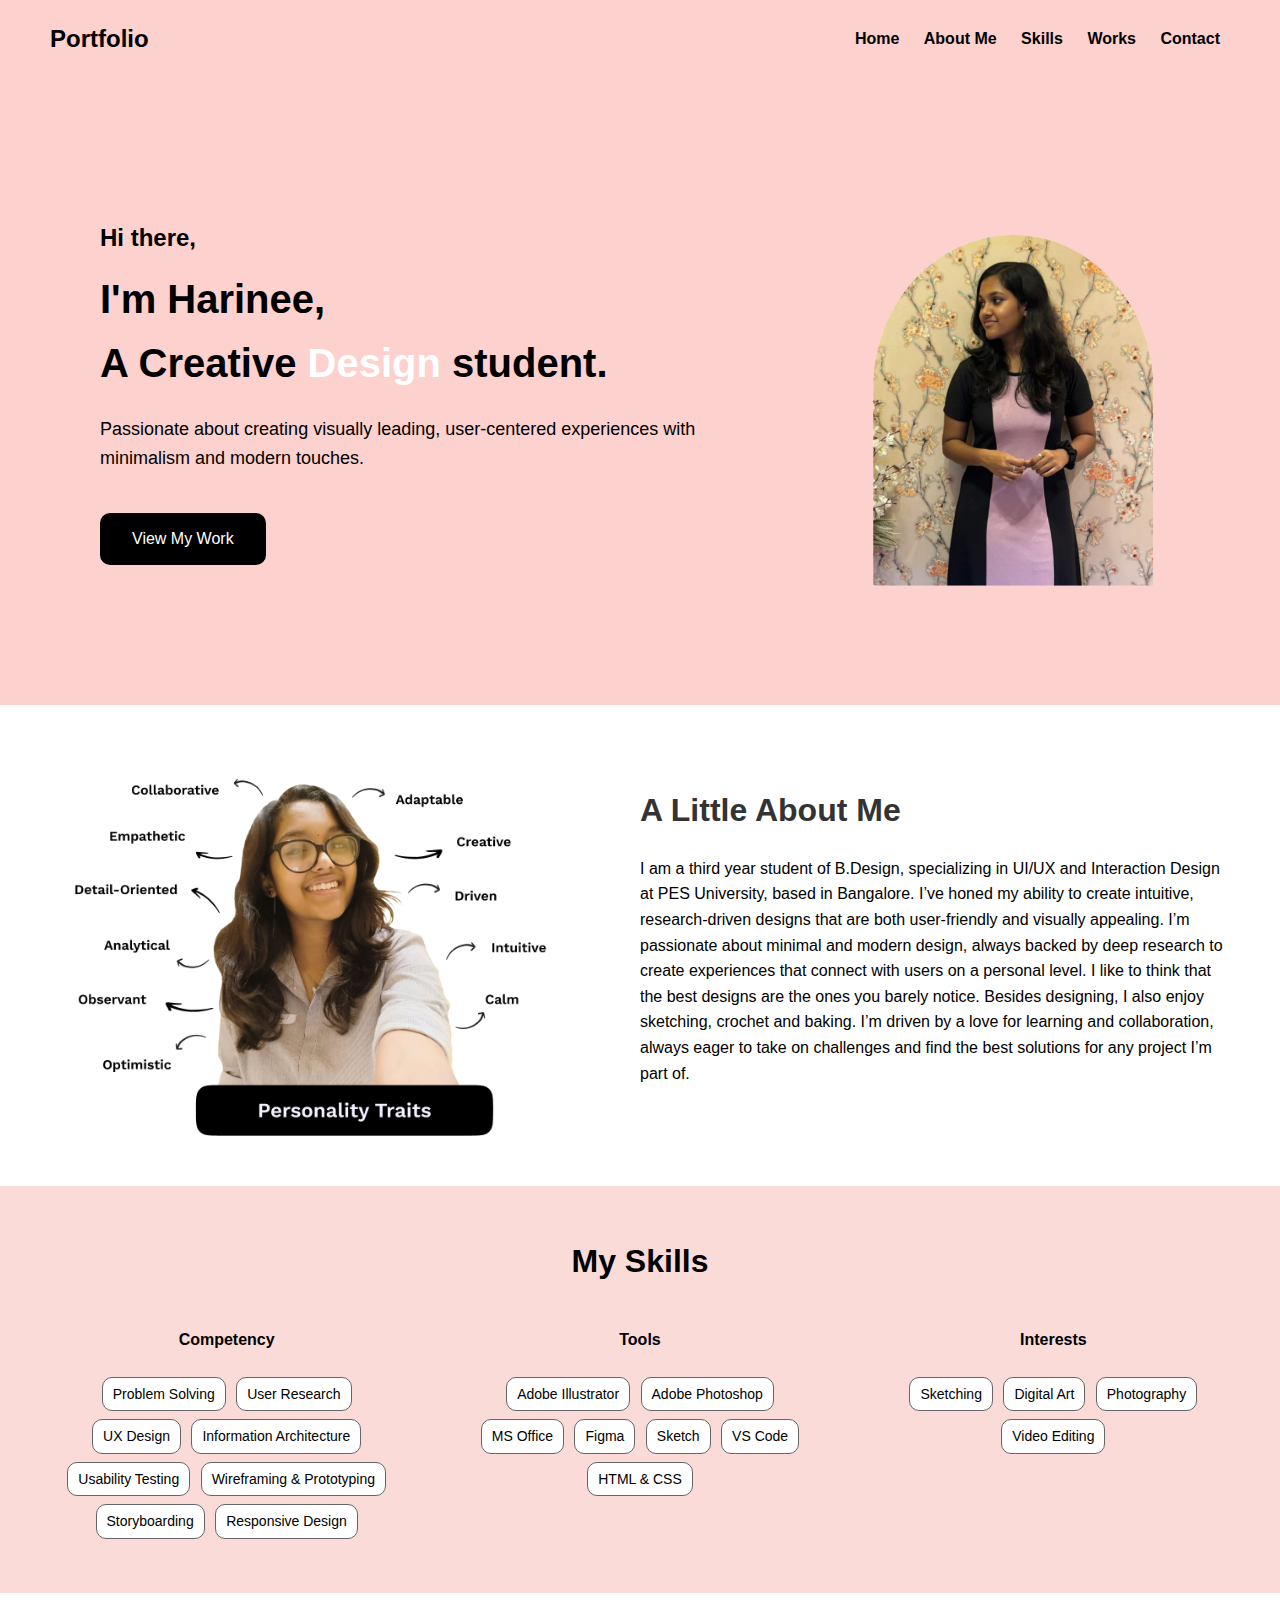
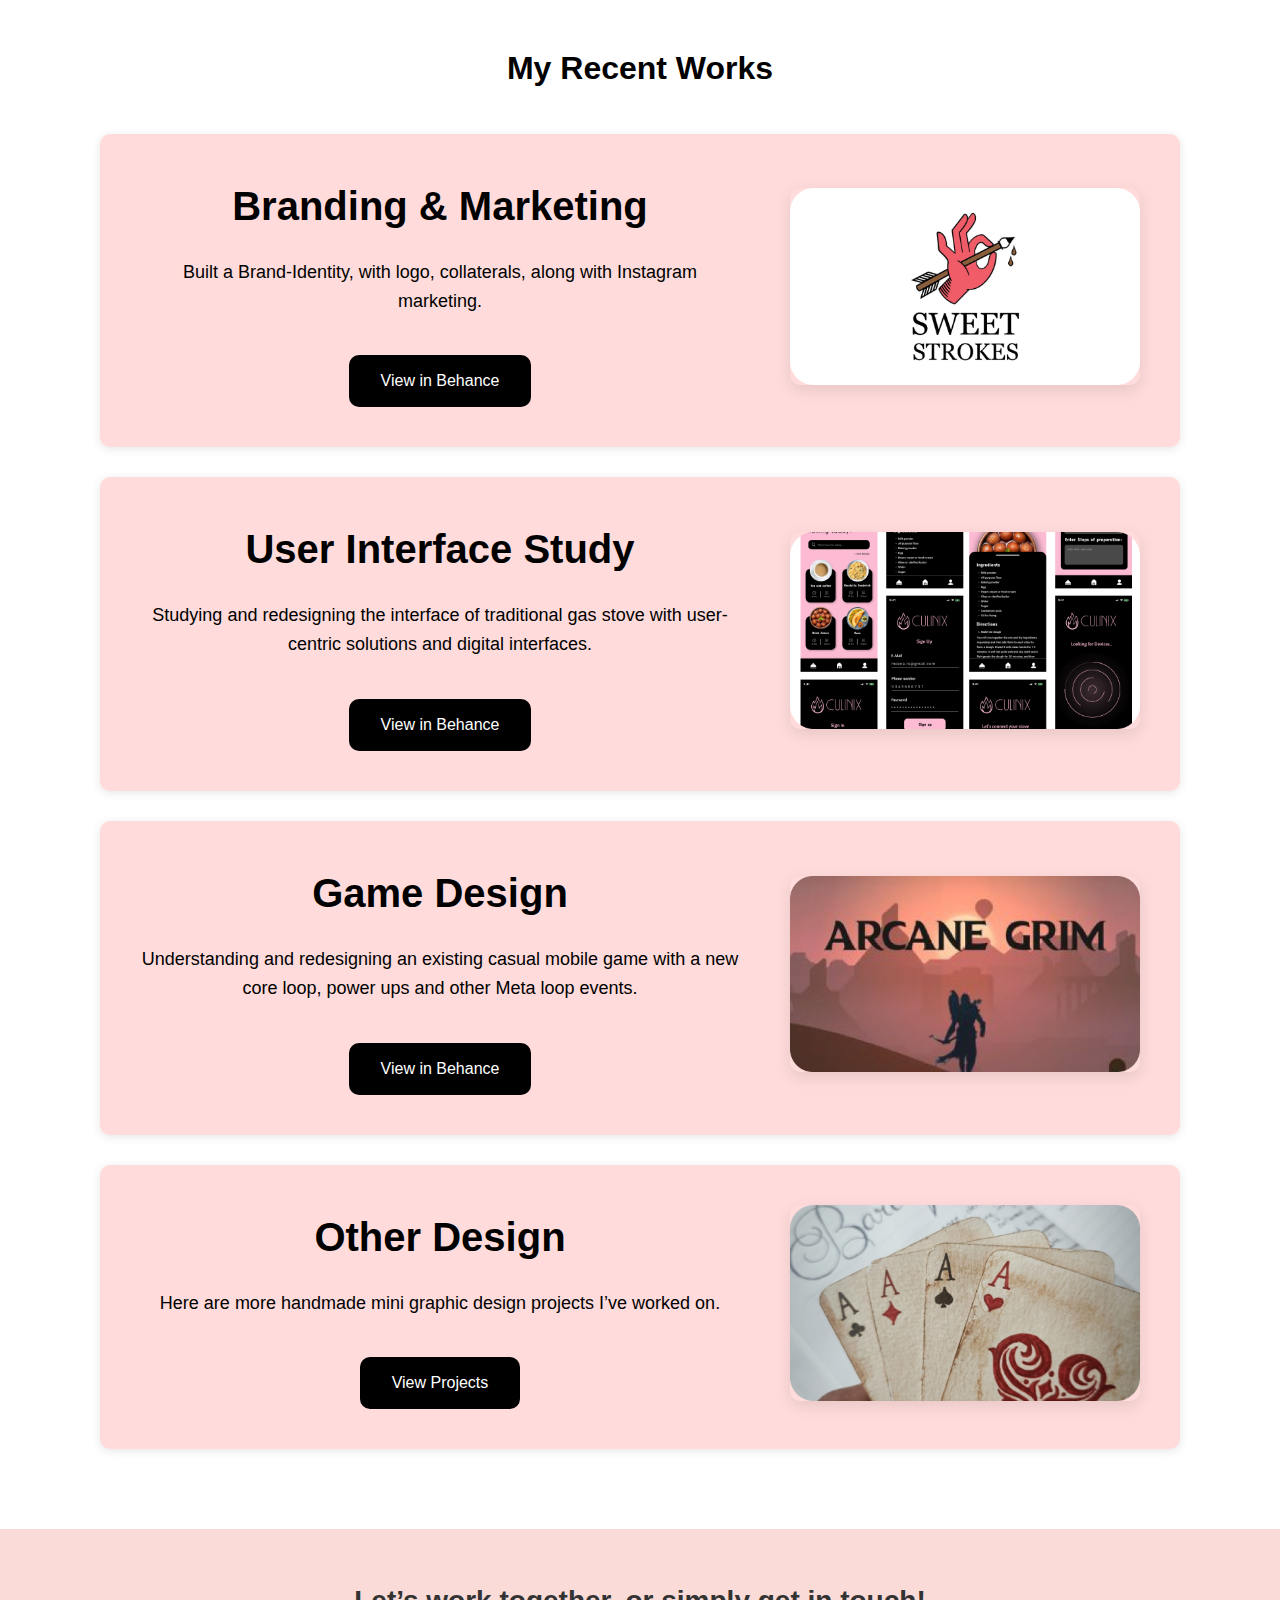
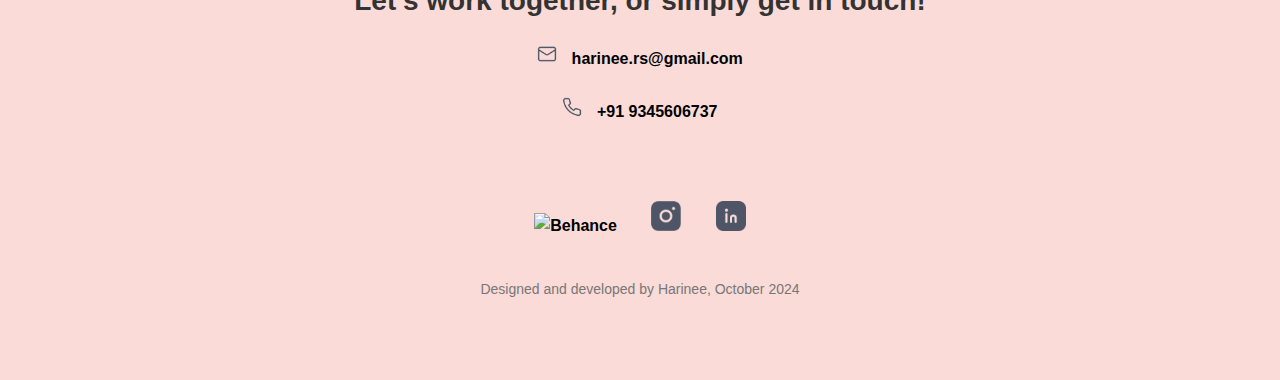
==== commit d3be367f: "updates" ====
--- a/index.html
+++ b/index.html
@@ -5,7 +5,7 @@
     <meta charset="UTF-8">
     <meta name="viewport" content="width=device-width, initial-scale=1.0">
     <title>Harinee's Portfolio</title>
-    <link rel="stylesheet" href="style.css">
+    <link rel="stylesheet" href="stylesheet.css">
     
 </head>
 <body>
--- a/stylesheet.css
+++ b/stylesheet.css
@@ -0,0 +1,369 @@
+/* ========== Common Styles ========== */
+* {
+    margin: 0;
+    padding: 0;
+    box-sizing: border-box;
+    font-family: Arial, sans-serif;
+}
+
+body {
+    line-height: 1.6;
+    background-color: #ffffff;
+}
+
+p {
+    padding-bottom: 20px;
+}
+
+h2, h3, h4 {
+    color: #333;
+    margin-bottom: 10px; 
+}
+
+button {
+    background-color: black;    
+    color: white;
+    padding: 15px 30px;
+    border: 2px solid black; 
+    border-radius: 10px;
+    cursor: pointer;
+    font-size: 16px;
+    transition: background-color 0.3s ease, color 0.3s ease, border 0.3s ease; 
+}
+
+
+.highlight {
+    color: white; 
+}
+
+/* ========== Header ========== */
+header {
+    background-color: #fdd1cd;  
+    padding: 20px 50px;         
+    display: flex;
+    justify-content: space-between;
+    align-items: center;
+}
+
+header h2 {
+    font-size: 24px;            
+    margin: 0;
+    color: black;
+}
+
+nav a {
+    text-decoration: none;
+    color: black;               
+    margin: 0 10px;
+    font-weight: bold;
+}
+
+/* ========== Home Section ========== */
+.home {
+    display: flex;
+    justify-content: space-between;
+    align-items: center;
+    background-color: #fdd1cd;
+    padding: 80px 100px;        
+}
+
+.home-content {
+    max-width: 60%;             
+}
+
+.home-content h3 {
+    font-size: 24px;
+    margin-bottom: 10px;
+    color: black;
+}
+
+.home-content h2 {
+    font-size: 40px;            
+    font-weight: bold;
+    color: black;
+}
+
+.home-content p {
+    font-size: 18px;
+    margin: 20px 0;
+    color: black;               
+}
+
+.home img {
+    max-width: 350px;           
+}
+
+/* ========== About Me Section ========== */
+.about {
+    padding: 50px;
+    display: flex;
+    justify-content: space-between;
+    align-items: center;
+    background-color: #ffffff;
+}
+
+.about img {
+    width: 45%;
+    margin-right: 30px;
+    border-radius: 10px;
+}
+
+.about-text {
+    width: 50%;
+}
+
+.about-text h3 {
+    font-size: 32px;
+    margin-bottom: 20px;
+}
+
+.about-text p {
+    font-size: 16px;
+    line-height: 1.6;
+}
+
+/* ========== Skills Section ========== */
+.skills {
+    padding: 50px;
+    background-color: #FADBD8;
+    text-align: center; 
+}
+
+.skills h3 {
+    font-size: 32px;
+    margin-bottom: 40px;
+    font-weight: bold;
+    color: black;
+}
+
+.skills-container {
+    display: flex;
+    justify-content: center; 
+    gap: 60px;
+    flex-wrap: wrap;
+}
+
+.skills-column {
+    flex: 1; 
+    min-width: 150px; 
+}
+
+.skills-column h4 {
+    font-size: 16px;
+    margin-bottom: 20px;
+    font-weight: bold;
+    color: #000;
+}
+
+.skills-column ul {
+    list-style-type: none;
+    padding: 0;
+    margin: 0;
+}
+
+.skills-column li {
+    display: inline-block;
+    margin: 4px 3px;
+    padding: 5px 10px;
+    background-color: #FFF;
+    border: 1px solid #666;
+    border-radius: 10px;
+    font-size: 14px;
+    font-weight: 300;
+    color: #000;
+    transition: background-color 0.3s ease, color 0.3s ease;
+}
+
+/* ========== Works Section ========== */
+.works {
+    text-align: center;
+    padding: 50px 100px;
+    background-color: #fff;
+}
+
+.works h3 {
+    font-size: 32px;
+    margin-bottom: 40px;
+    font-weight: bold;
+    color: black;
+}
+
+.work-item {
+    background-color: #ffdcdb;
+    margin-bottom: 30px;
+    padding: 40px;
+    border-radius: 10px;
+    display: flex;
+    justify-content: space-between;
+    align-items: center;
+    flex-wrap: wrap;
+    gap: 20px;
+    transition: transform 0.3s ease;
+    box-shadow: 0px 2px 10px rgba(0, 0, 0, 0.1);
+}
+
+.work-item .text-content {
+    width: 60%; 
+}
+
+.work-item .cover {
+    width: 35%;
+    text-align: right;
+}
+
+.work-item .cover img {
+    max-width: 100%;
+    height: auto;
+    border-radius: 10px;
+    box-shadow: 0px 5px 15px rgba(0, 0, 0, 0.1);
+}
+
+.work-item .text-content h4 {
+    font-size: 40px;            
+    font-weight: bold;          
+    color: black;               
+    margin-bottom: 20px;        
+}
+
+.work-item .text-content p {
+    font-size: 18px;            
+    color: black;               
+    margin: 20px 0;             
+}
+
+/* ========== Contact Section ========== */
+.contact {
+    padding: 50px;
+    text-align: center;
+}
+
+.contact h3 {
+    font-size: 28px;
+    margin-bottom: 20px;
+}
+
+.contact p {
+    font-size: 16px;
+    margin-bottom: 10px;
+}
+
+.contact p:last-of-type {
+    margin-top: 40px;
+    font-size: 14px;
+    color: #777;
+}
+
+.contact {
+    background-color: #FADBD8;
+    padding: 50px;
+    text-align: center;
+}
+
+.contact h3 {
+    font-size: 28px;
+    margin-bottom: 20px;
+}
+
+.contact p {
+    font-size: 16px;
+    margin-bottom: 10px;
+}
+
+.icon {
+    width: 20px; 
+    margin-right: 10px;
+}
+
+.social-icons {
+    margin-top: 20px;
+}
+
+.social-icon {
+    width: 30px; 
+    margin: 0 15px; 
+}
+
+.contact a {
+    text-decoration: none;    
+    color: black;              
+    font-weight: bold;         
+    transition: color 0.3s ease; 
+}
+
+.footer-text {
+    margin-top: 40px;
+    font-size: 12px; 
+    color: #777;
+}
+
+/* ========== Other Work Page ========== */
+.project {
+    padding: 50px 0; 
+}
+
+.project-content {
+    max-width: 800px; 
+    margin: 0 auto; 
+    text-align: center; 
+}
+
+.project-images {
+    display: flex; 
+    justify-content: center; 
+    gap: 10px; 
+}
+
+.project-images img { 
+    border-radius: 10px; 
+}
+
+.single image{
+    padding-left: 50px;
+    padding-right: 100px;
+}
+
+.single-image .about {
+    display: flex;
+    align-items: center;
+    padding: 50px;
+    background-color: #fff;
+}
+
+.single-image .about-text {
+    width: 60%;
+    padding-right: 30px;
+}
+
+.single-image img {
+    width: 35%;
+    max-width: 350px;
+    border-radius: 10px;
+}
+
+.project-details {
+    padding: 50px;
+    display: flex;
+    justify-content: space-between;
+    align-items: center;
+    background-color: #ffffff;
+}
+
+.project-details img {
+    width: 45%;
+    margin-right: 30px;
+    border-radius: 10px;
+}
+
+.project-content {
+    width: 50%;
+}
+
+.project-content h3 {
+    font-size: 32px;
+    margin-bottom: 20px;
+}
+
+.project-content p {
+    font-size: 16px;
+    line-height: 1.6;
+}